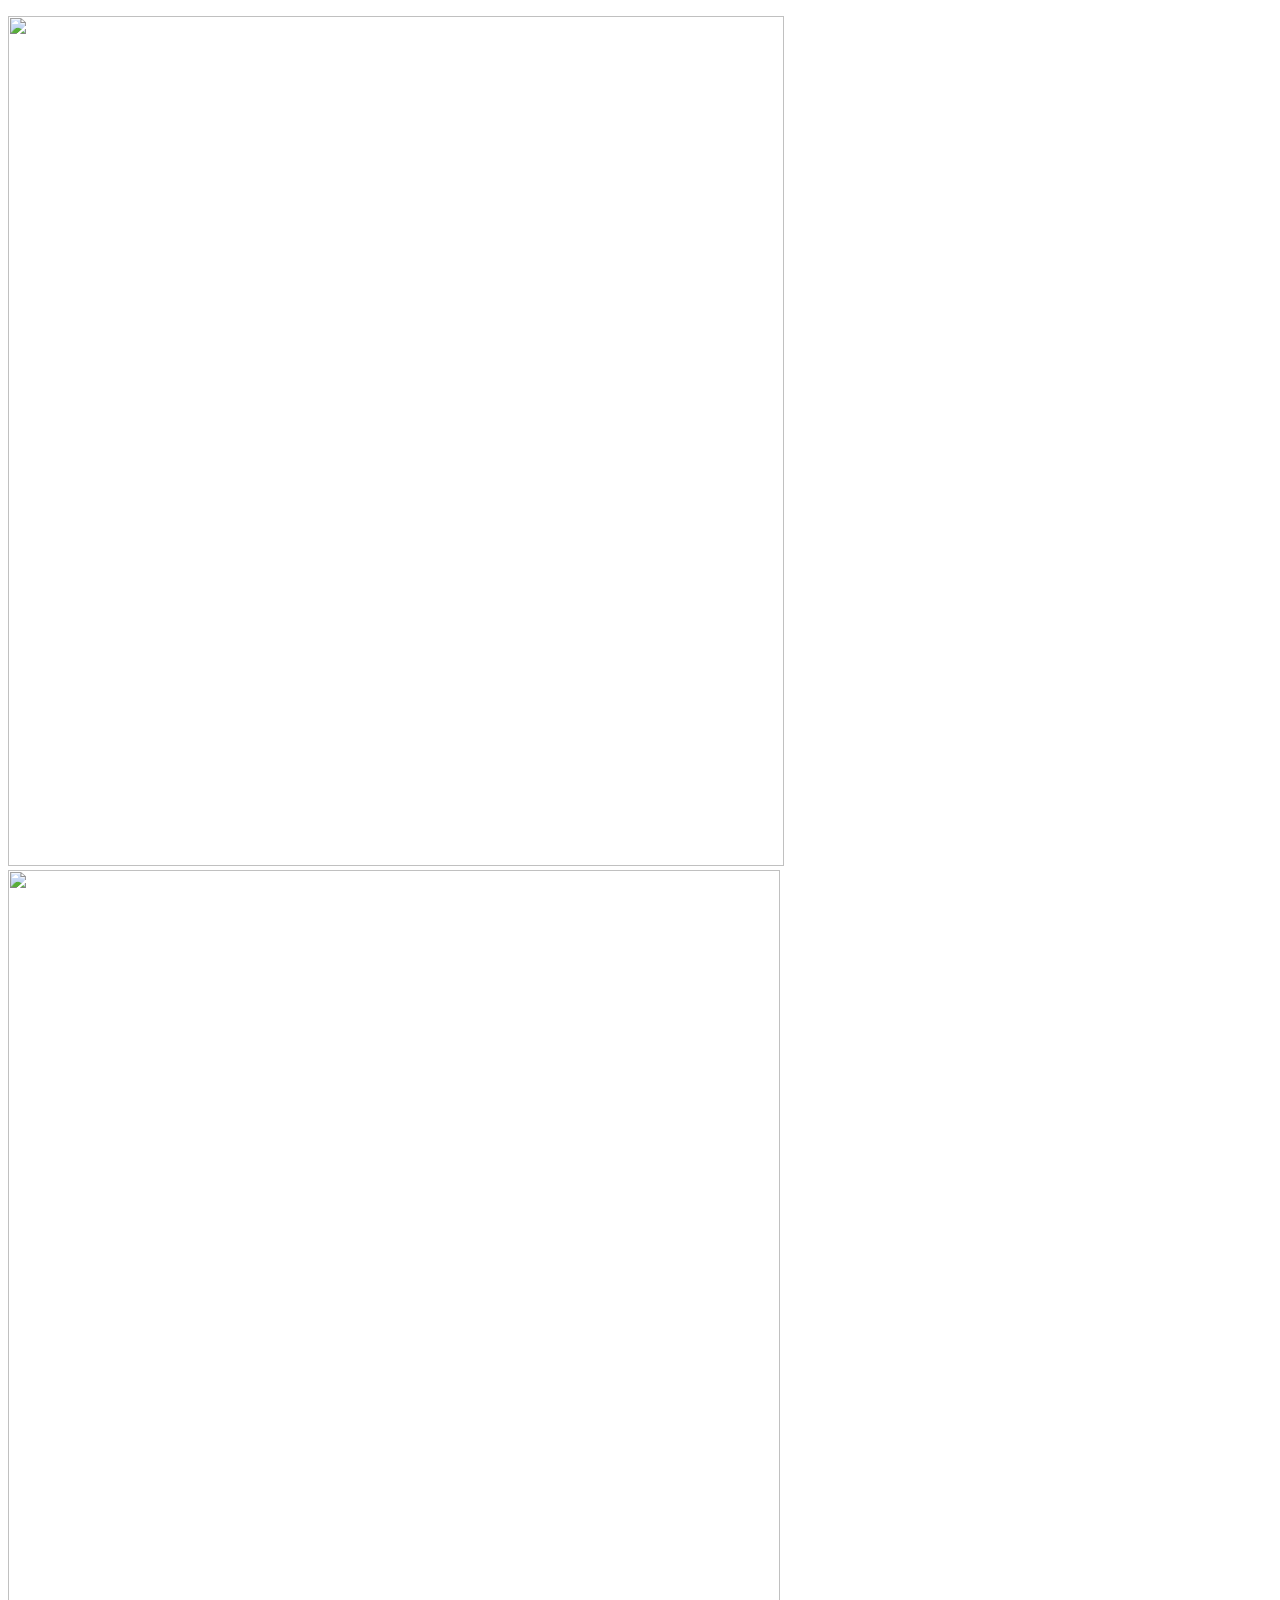
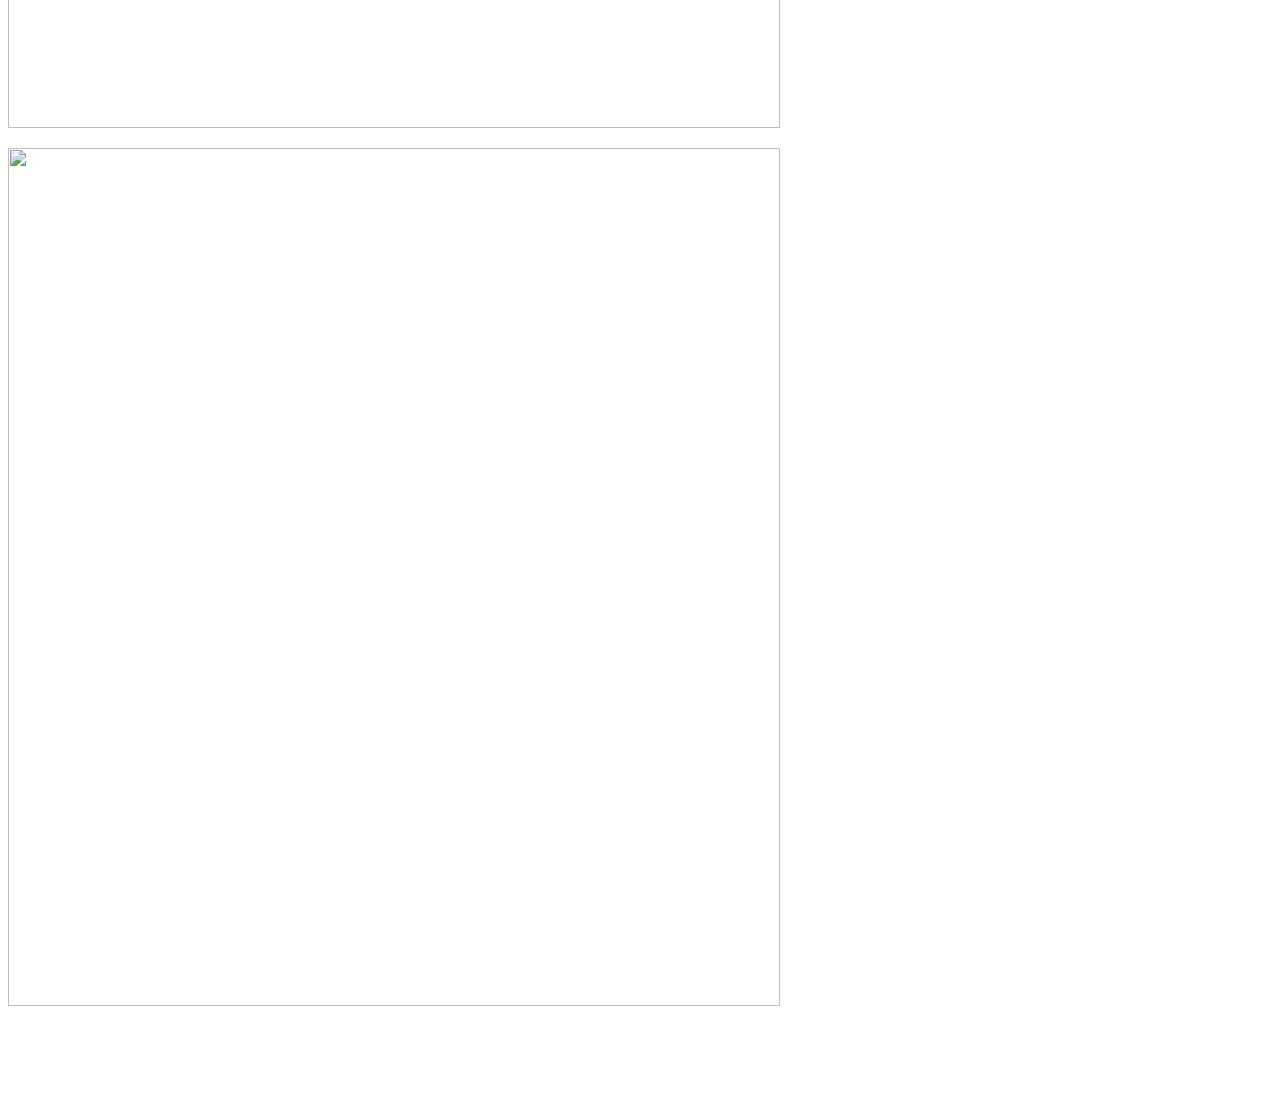
==== index.html @ 8c342cc6 "Add files via upload" ====
<!doctype html>
<html>
<head>
<meta charset="utf-8">
<title>Untitled Document</title>
<link href="poshsite.css" rel="stylesheet" type="text/css">
</head>

<body>
<p><img src="assets/cover.JPG" width="776" height="850" alt=""/> <img src="ELITE - Article Page (4)-1.jpg" width="772" height="858" alt=""/></p>
<div id="pg1"></div>
<img src="ELITE - Article Page (4)-2.jpg" width="772" height="858" alt=""/>
<p>&nbsp;</p>
<div id="pg2"></div>
<p>&nbsp; </p>
</body>
</html>
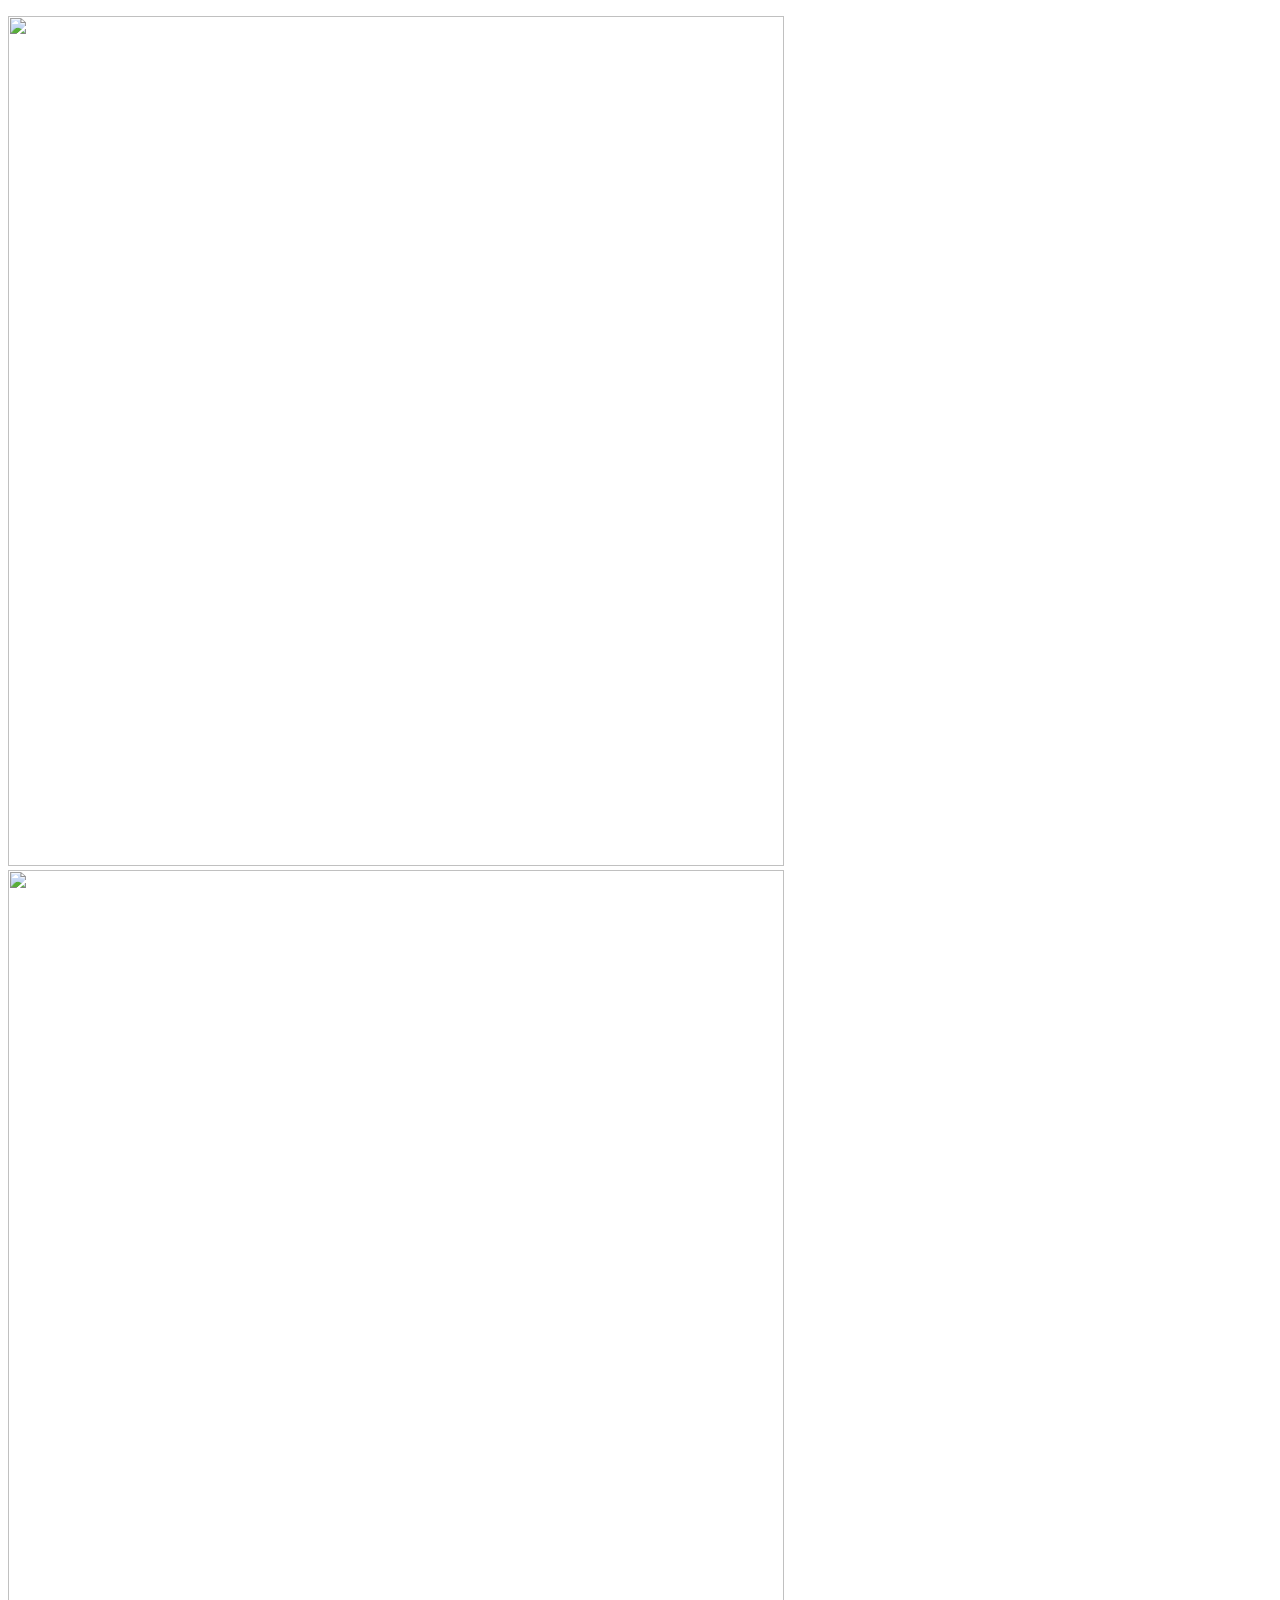
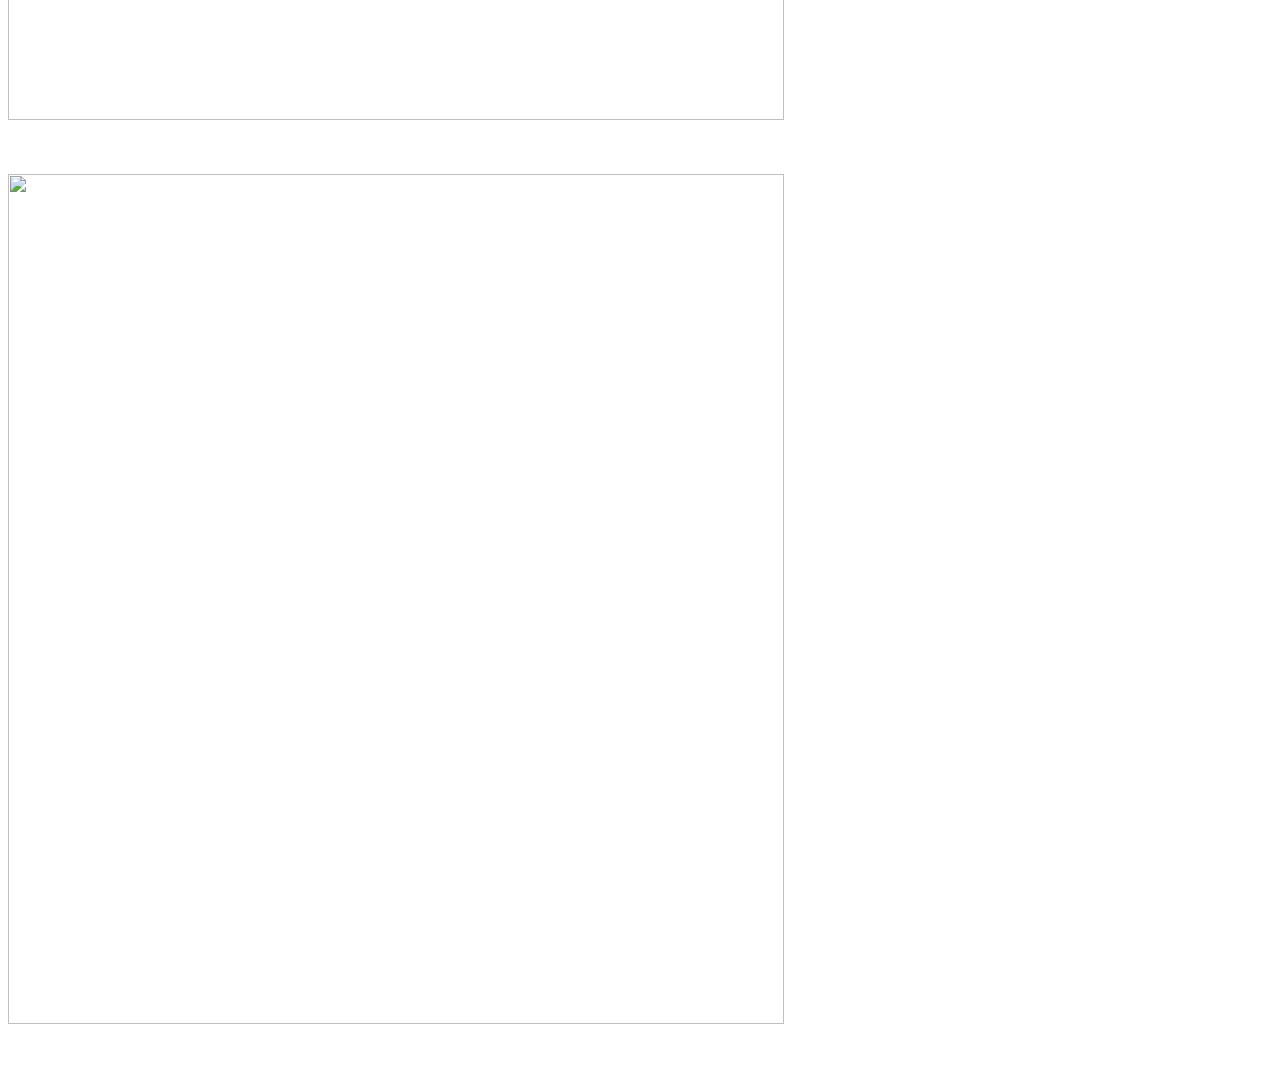
==== commit d634aaec: "Add files via upload" ====
--- a/index.html
+++ b/index.html
@@ -7,11 +7,10 @@
 </head>
 
 <body>
-<p><img src="assets/cover.JPG" width="776" height="850" alt=""/> <img src="ELITE - Article Page (4)-1.jpg" width="772" height="858" alt=""/></p>
+<p><img src="assets/cover.JPG" width="776" height="850" alt=""/><img src="assets/ELITE - Article Page (4)-1.jpg" width="776" height="850" alt=""/></p>
 <div id="pg1"></div>
-<img src="ELITE - Article Page (4)-2.jpg" width="772" height="858" alt=""/>
 <p>&nbsp;</p>
-<div id="pg2"></div>
+<img src="ELITE - Article Page (4)-2.jpg" width="776" height="850" alt=""/>
 <p>&nbsp; </p>
 </body>
 </html>
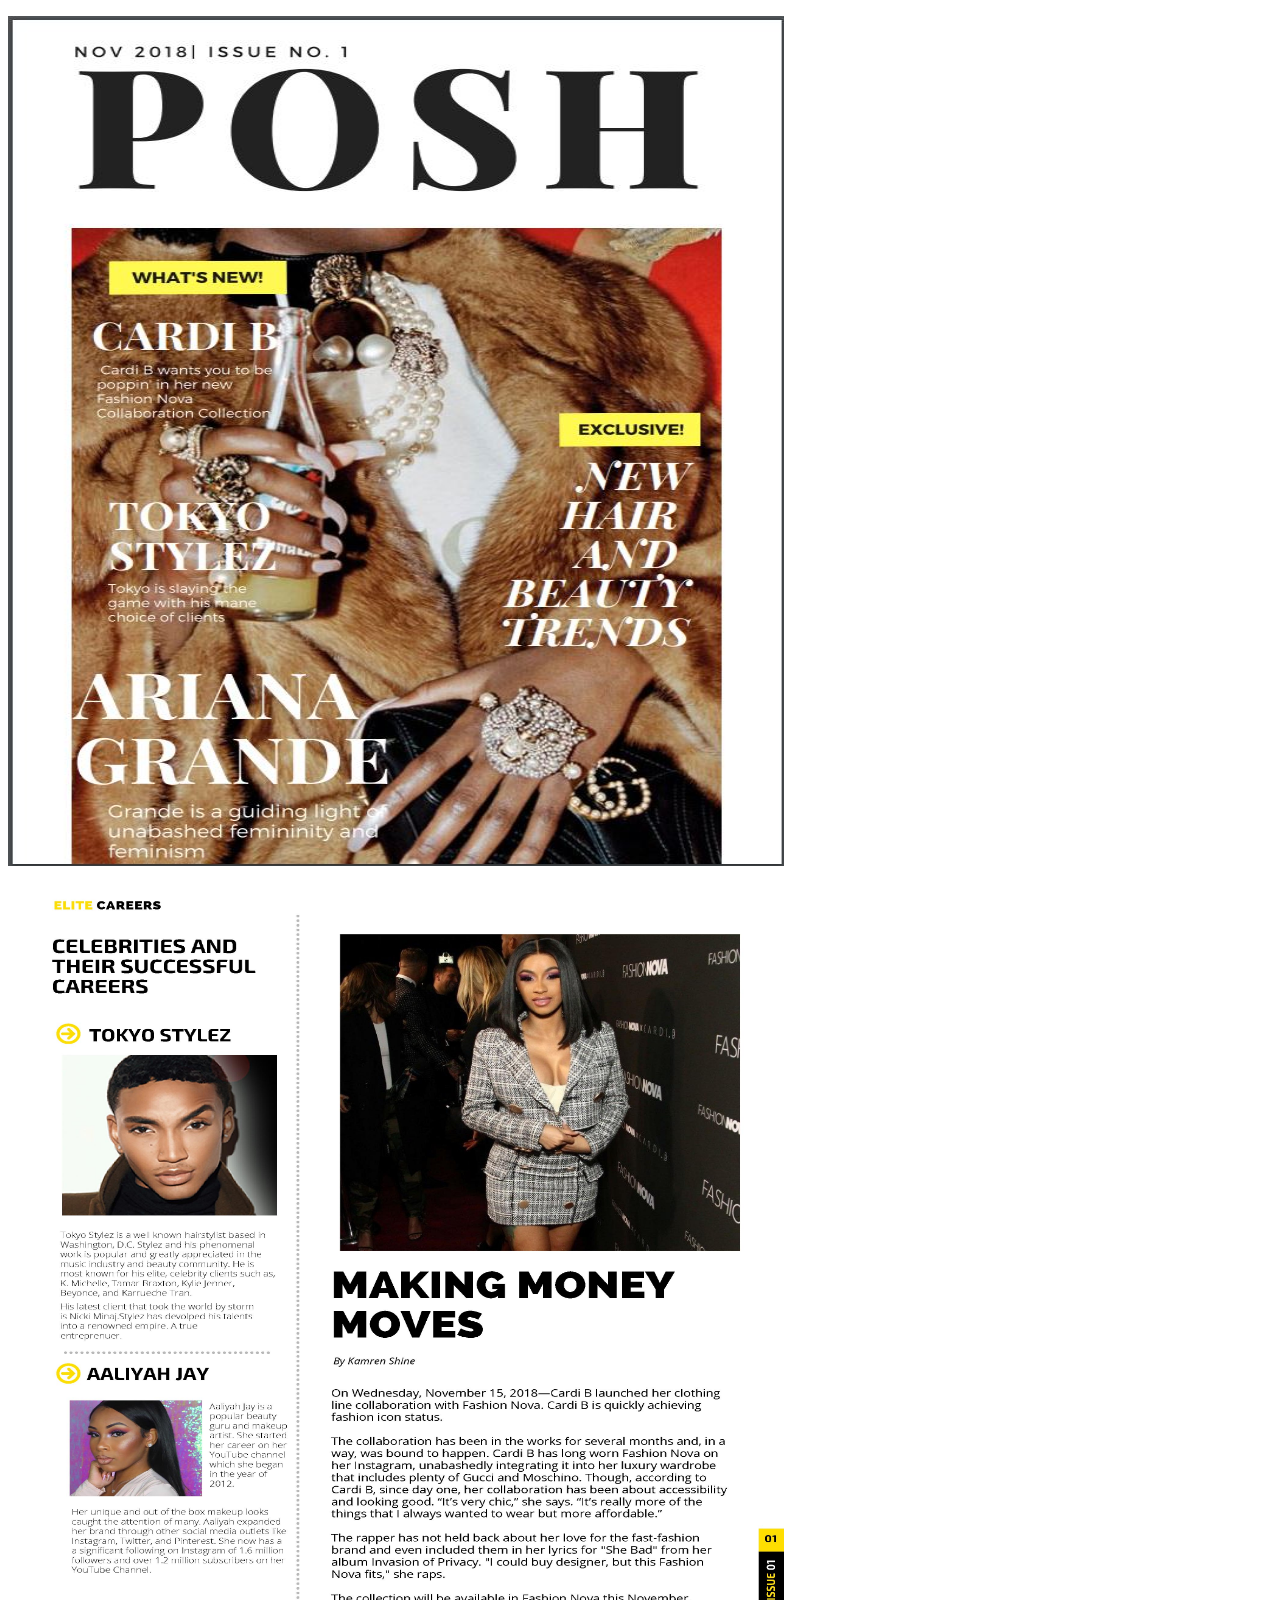
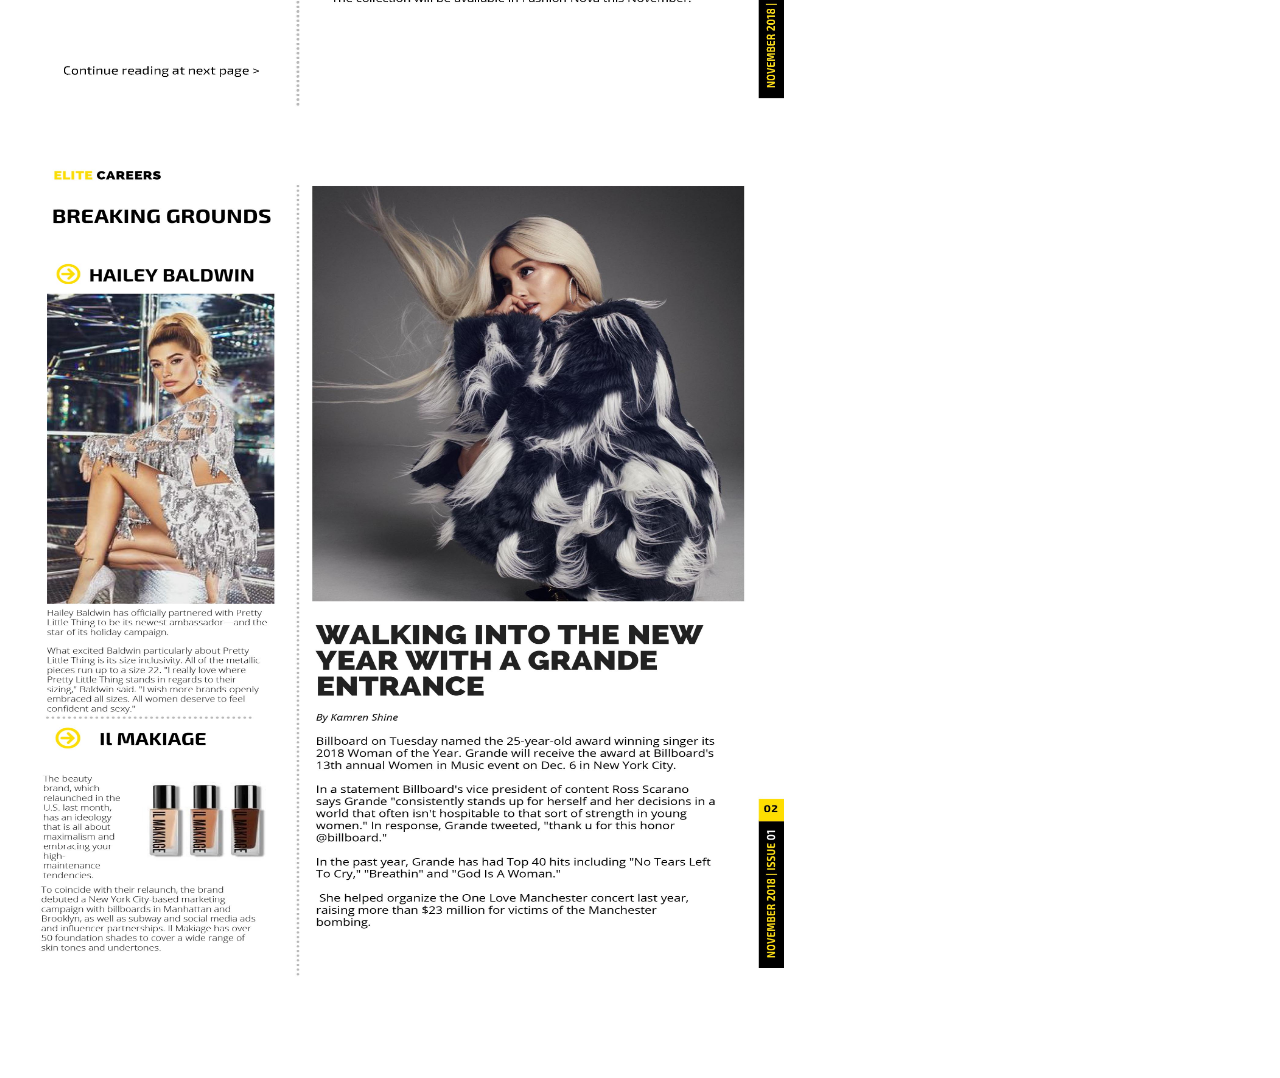
==== commit acd9d5d9: "Add files via upload" ====
--- a/index.html
+++ b/index.html
@@ -8,9 +8,9 @@
 
 <body>
 <p><img src="assets/cover.JPG" width="776" height="850" alt=""/><img src="assets/ELITE - Article Page (4)-1.jpg" width="776" height="850" alt=""/></p>
+<p><img src="assets/ELITE - Article Page (4)-2.jpg" width="776" height="850" alt=""/></p>
 <div id="pg1"></div>
 <p>&nbsp;</p>
-<img src="ELITE - Article Page (4)-2.jpg" width="776" height="850" alt=""/>
 <p>&nbsp; </p>
 </body>
 </html>
